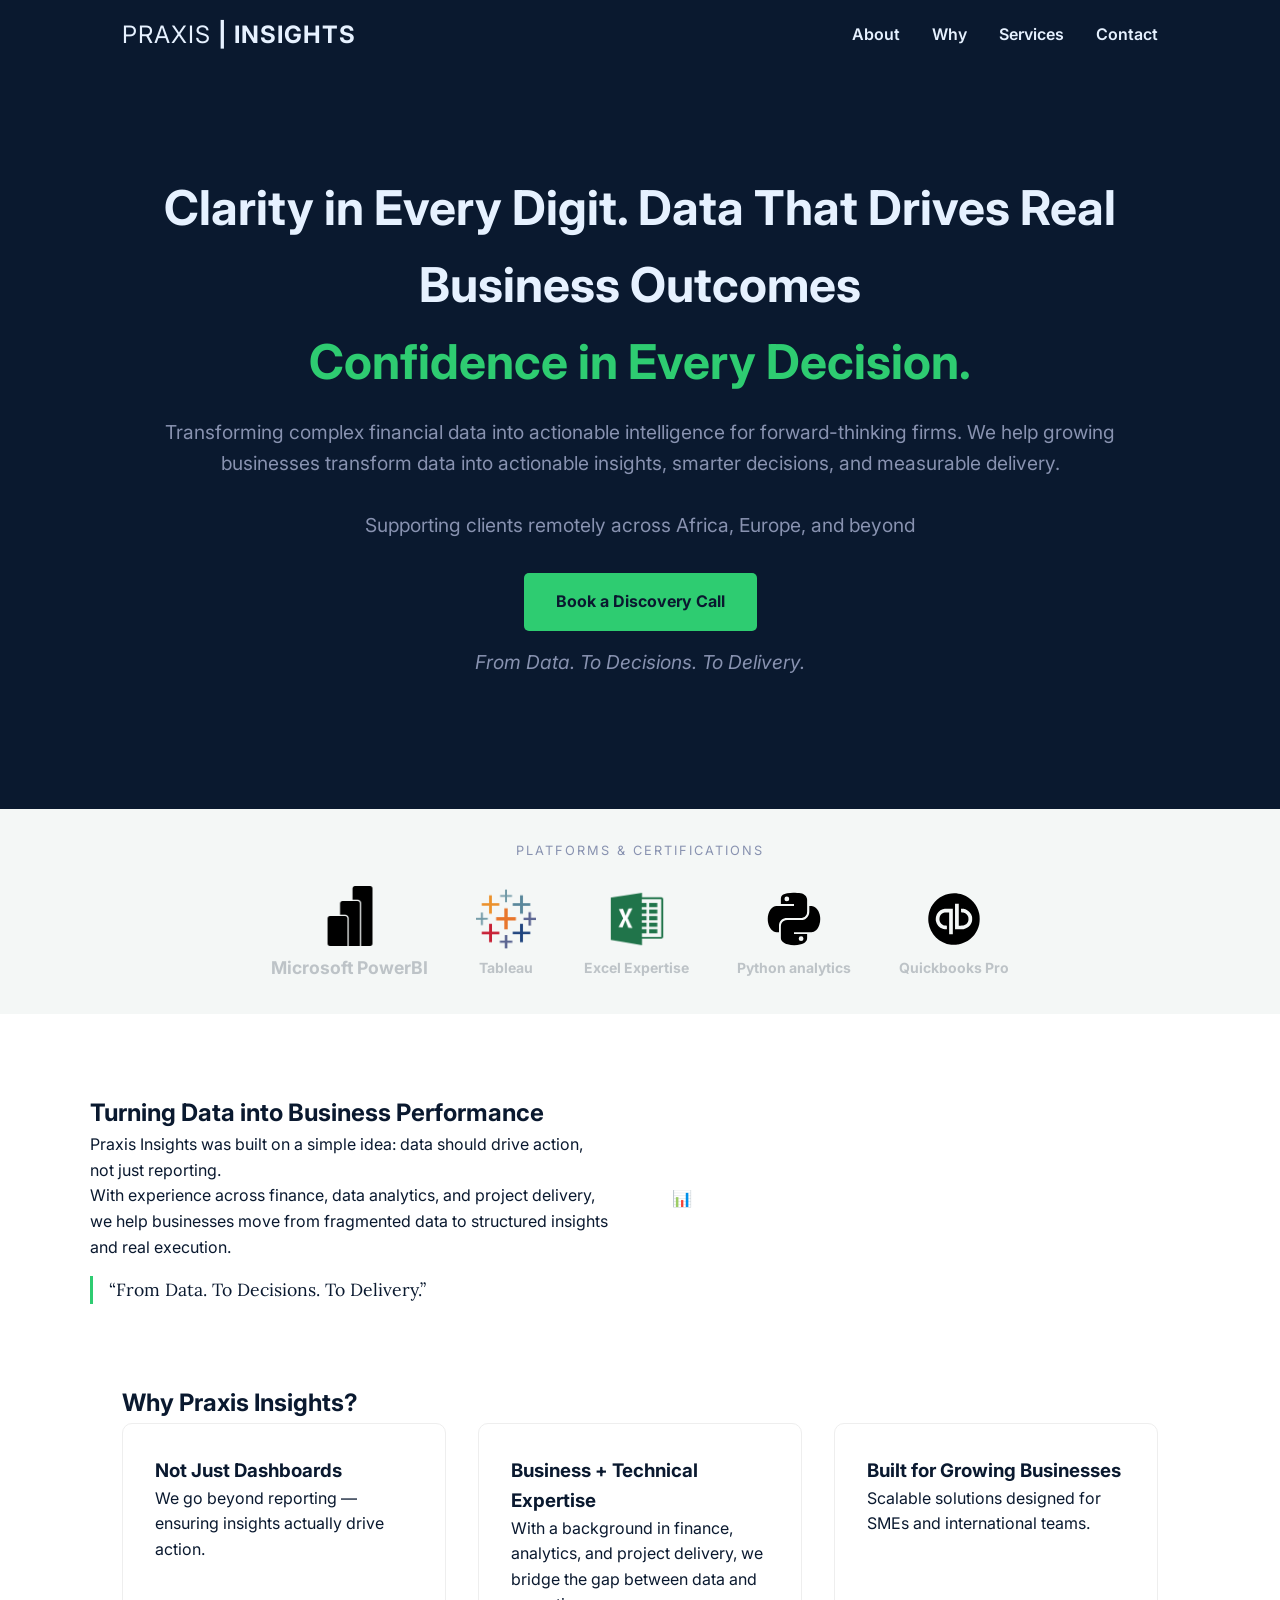
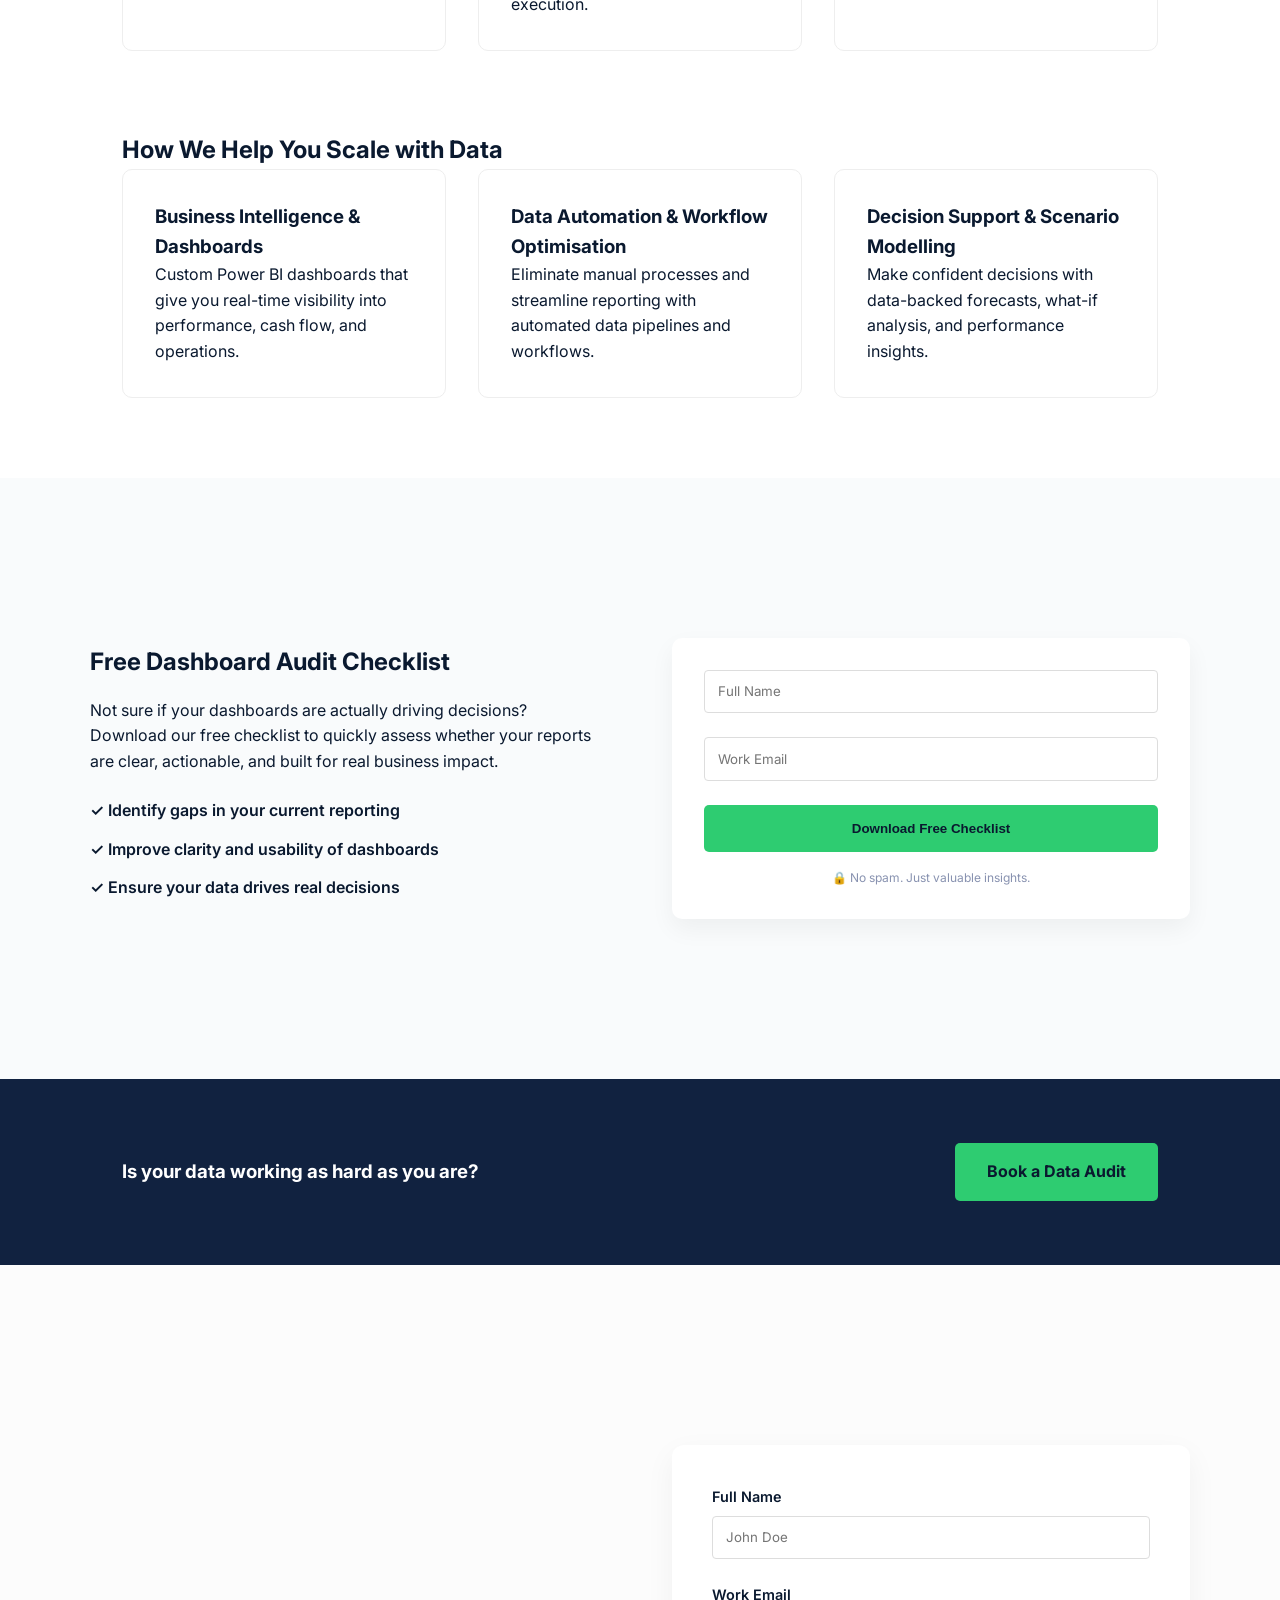
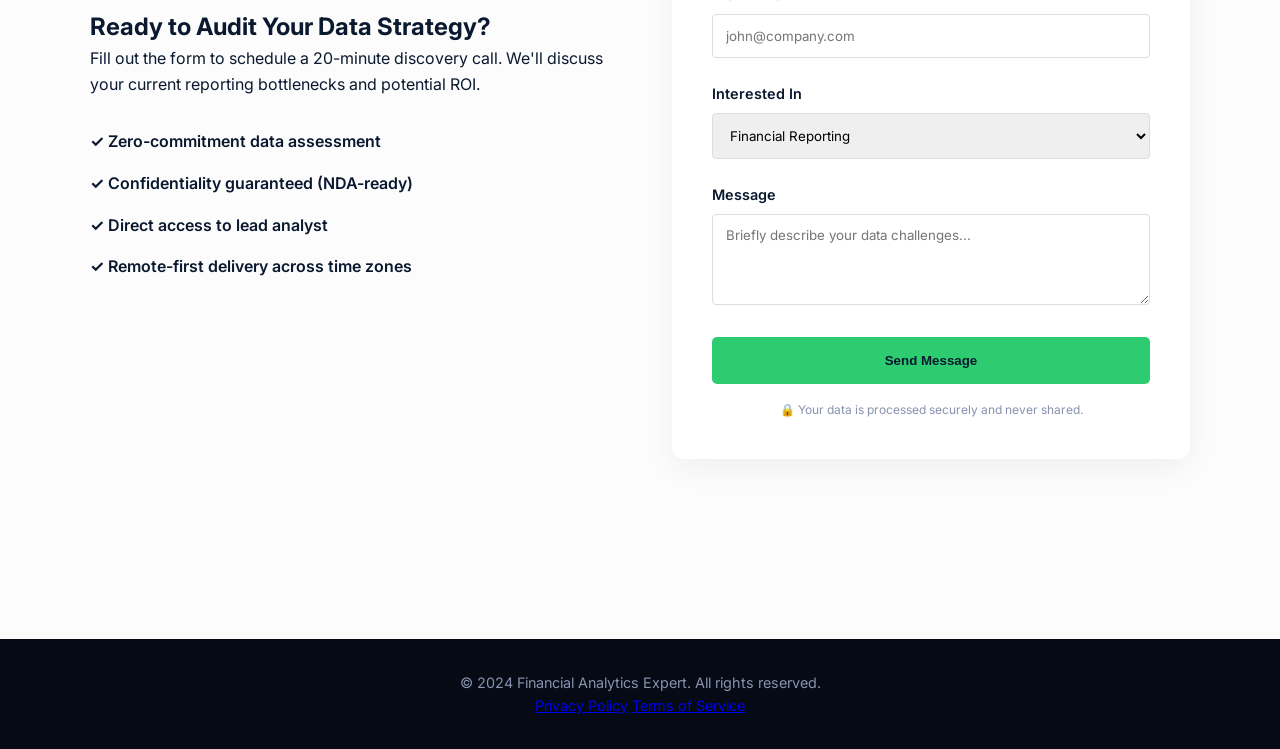
==== index.html @ a3cb21f4 "webapp update" ====
<!DOCTYPE html>
<html lang="en">
<head>
    <meta charset="UTF-8">
    <meta name="viewport" content="width=device-width, initial-scale=1.0">
    <title>Praxis Insights | Data to Decisions to Delivery</title>
    <link rel="stylesheet" href="style.css">
    <link href="https://fonts.googleapis.com/css2?family=Inter:wght@400;600;700&family=Lora:ital@1&display=swap" rel="stylesheet">
</head>
<body>

    <nav class="navbar">
        <div class="container">
            <div class="logo">PRAXIS <strong>| INSIGHTS</strong></div>
            <ul class="nav-links">
                <li><a href="#about">About</a></li>
                <li><a href="#why">Why</a></li>
                <li><a href="#services">Services</a></li>
                <li><a href="#contact" class="btn-sm">Contact</a></li>
            </ul>
        </div>
    </nav>

    <header class="hero">
        <div class="container">
            <h1>Clarity in Every Digit. Data That Drives Real Business Outcomes<br><span class="highlight">Confidence in Every Decision.</span></h1>
            <p>
                Transforming complex financial data into actionable intelligence for forward-thinking firms.
                We help growing businesses transform data into actionable insights, smarter decisions, and measurable delivery.
            </p>
            <p class="global-note">Supporting clients remotely across Africa, Europe, and beyond</p>
            <a href="#contact" class="btn-main">Book a Discovery Call</a>
            <br>
            <p class="tagline">From Data. To Decisions. To Delivery.</p>
        </div>
    </header>

    
    <section class="trust-bar">
        <div class="container">
            <p class="trust-label">PLATFORMS & CERTIFICATIONS</p>
            <div class="logo-grid">
                <div class="logo-item">
                    <img src="assets/powerbi_.png" alt="Microsoft PowerBI"
                    <span>Microsoft PowerBI</span>
                </div>
                <div class="logo-item">
                    <img src="assets/tableau-icon_.png" alt="Tableau">
                    <span>Tableau</span>
                </div>
                <div class="logo-item">
                    <img src="assets/file-type-excel2_.png" alt="Excel">
                    <span>Excel Expertise</span>
                </div>
                <div class="logo-item">
                    <img src="assets/logo-python-svgrepo-com.svg" alt="Python">
                    <span>Python analytics</span>
                </div>
                <div class="logo-item">
                    <img src="assets/brand-quickbooks-svgrepo-com.svg" alt="Quickbooks">
                    <span>Quickbooks Pro</span>
                </div>
            </div>
        </div>
    </section>

    <section id="about" class="about">
        <div class="container grid-2">
            <div class="about-text">
                <h2>Turning Data into Business Performance</h2>
                <p>
                    Praxis Insights was built on a simple idea: data should drive action, not just reporting.
                </p>
                <p>
                    With experience across finance, data analytics, and project delivery, we help businesses move from fragmented
                     data to structured insights and real execution.
                </p>
                <p class="italics">“From Data. To Decisions. To Delivery.”</p>
            </div>
            <div class="about-visual">
                <div class="icon-box">📊</div>
            </div>
        </div>
    </section>

    <section id="why" class="why">
        <div class="container">
            <h2>Why Praxis Insights?</h2>
            <div class="grid-3">
                <div class="card">
                    <h3>Not Just Dashboards</h3>
                    <p>We go beyond reporting — ensuring insights actually drive action.</p>
                </div>
                <div class="card">
                    <h3>Business + Technical Expertise</h3>
                    <p>With a background in finance, analytics, and project delivery, we bridge the gap between data and execution.</p>
                </div>
                <div class="card">
                    <h3>Built for Growing Businesses</h3>
                    <p>Scalable solutions designed for SMEs and international teams.</p>
                </div>
            </div>
        </div>
    </section>

    <section id="services" class="services">
        <div class="container">
            <h2 class="section-title">How We Help You Scale with Data</h2>
            <div class="grid-3">
                <div class="card">
                    <h3>Business Intelligence & Dashboards</h3>
                    <p>Custom Power BI dashboards that give you real-time visibility into performance, cash flow, and operations.</p>
                </div>
                <div class="card">
                    <h3>Data Automation & Workflow Optimisation</h3>
                    <p>Eliminate manual processes and streamline reporting with automated data pipelines and workflows.</p>
                </div>
                <div class="card">
                    <h3>Decision Support & Scenario Modelling</h3>
                    <p>Make confident decisions with data-backed forecasts, what-if analysis, and performance insights.</p>
                </div>
            </div>
        </div>
    </section>

    <section class="lead-magnet">
        <div class="container grid-2">
            
            <div class="lead-text">
                <h2>Free Dashboard Audit Checklist</h2>
                <p>Not sure if your dashboards are actually driving decisions?</p>
                <p>Download our free checklist to quickly assess whether your reports are clear, actionable, and built for real business impact.</p>
                
                <ul class="lead-benefits">
                    <li>✓ Identify gaps in your current reporting</li>
                    <li>✓ Improve clarity and usability of dashboards</li>
                    <li>✓ Ensure your data drives real decisions</li>
                </ul>
            </div>

            <div class="lead-form">
                <form id="leadMagnetForm">
                    <div class="form-group">
                        <input type="text" placeholder="Full Name" required>
                    </div>
                    <div class="form-group">
                        <input type="email" placeholder="Work Email" required>
                    </div>
                    <button type="submit" class="btn-main full-width">
                        Download Free Checklist
                    </button>
                    <p class="privacy-note">🔒 No spam. Just valuable insights.</p>
                </form>
                <div id="leadSuccess" class="hidden">
                    <div class="success-content">
                        <h3>Your Download is Ready</h3>
                        <p>If it didn’t open automatically, <a href="assets/dashboard-audit-checklist.pdf" target="_blank">click here</a>.</p>
                    </div>
                </div>
                <!-- <div id="leadSuccess" class="hidden">
                    <p><strong>Check your inbox!</strong> Your checklist is on its way.</p>
                </div> -->
            </div>

        </div>
    </section>
        
    <section class="cta-bar">
        <div class="container flex-between">
            <h3>Is your data working as hard as you are?</h3>
            <a href="#" class="btn-main">Book a Data Audit</a>
        </div>
    </section>

    <section id="contact" class="contact-section">
    <div class="container grid-2">
        <div class="contact-info">
            <h2>Ready to Audit Your Data Strategy?</h2>
            <p>Fill out the form to schedule a 20-minute discovery call. We'll discuss your current reporting bottlenecks and potential ROI.</p>
            <ul class="contact-list">
                <li><strong>✓</strong> Zero-commitment data assessment</li>
                <li><strong>✓</strong> Confidentiality guaranteed (NDA-ready)</li>
                <li><strong>✓</strong> Direct access to lead analyst</li>
                <li><strong>✓</strong> Remote-first delivery across time zones</li>
            </ul>
        </div>
        
        <div class="form-container">
            <form id="analyticsContactForm">
                <div class="form-group">
                    <label for="name">Full Name</label>
                    <input type="text" id="name" name="name" placeholder="John Doe" required>
                </div>
                <div class="form-group">
                    <label for="email">Work Email</label>
                    <input type="email" id="email" name="email" placeholder="john@company.com" required>
                </div>
                <div class="form-group">
                    <label for="service">Interested In</label>
                    <select id="service" name="service">
                        <option value="reporting">Financial Reporting</option>
                        <option value="dashboards">Custom Dashboards</option>
                        <option value="automation">Data Automation</option>
                        <option value="automation">Project Management</option>
                        <option value="automation">Workflow optmization</option>
                    </select>
                </div>
                <div class="form-group">
                    <label for="message">Message</label>
                    <textarea id="message" name="message" rows="4" placeholder="Briefly describe your data challenges..."></textarea>
                </div>
                <button type="submit" class="btn-main full-width">Send Message</button>
                <p class="privacy-note">🔒 Your data is processed securely and never shared.</p>
            </form>
            <div id="formSuccess" class="hidden">
                <div class="success-content">
                    <h3>Message Received!</h3>
                    <p>I'll review your details and get back to you within 24 hours.</p>
                </div>
            </div>
        </div>
    </div>
    </section>

    <footer>
        <div class="container">
            <p>&copy; 2024 Financial Analytics Expert. All rights reserved.</p>
            <div class="footer-links">
                <a href="#">Privacy Policy</a>
                <a href="#">Terms of Service</a>
            </div>
        </div>
    </footer>

    <script src="script.js"></script>
</body>
</html>
---- style.css ----
/* Variables for consistency */
:root {
    --navy: #0a192f;
    --light-navy: #112240;
    --action-green: #2ecc71;
    --white: #e6f1ff;
    --slate: #8892b0;
    --pure-white: #ffffff;
}

* {
    margin: 0;
    padding: 0;
    box-sizing: border-box;
}

body {
    font-family: 'Inter', sans-serif;
    line-height: 1.6;
    color: var(--navy);
    background-color: var(--pure-white);
}

.container {
    max-width: 1100px;
    margin: auto;
    padding: 0 2rem;
}

/* Navbar */
.navbar {
    background: var(--navy);
    padding: 1rem 0;
    position: sticky;
    top: 0;
    z-index: 1000;
}

.navbar .container {
    display: flex;
    justify-content: space-between;
    align-items: center;
}

.logo {
    color: var(--white);
    font-size: 1.5rem;
    letter-spacing: 1px;
}

.nav-links {
    list-style: none;
    display: flex;
    align-items: center;
}

.nav-links li a {
    color: var(--white);
    text-decoration: none;
    margin-left: 2rem;
    font-weight: 600;
}

/* Hero Section */
.hero {
    background: var(--navy);
    color: var(--white);
    padding: 100px 0;
    text-align: center;
}

.hero h1 {
    font-size: 3rem;
    margin-bottom: 1rem;
}

.highlight {
    color: var(--action-green);
}

.hero p {
    font-size: 1.2rem;
    color: var(--slate);
    margin-bottom: 2rem;
}

/* Buttons */
.btn-main {
    background: var(--action-green);
    color: var(--navy);
    padding: 1rem 2rem;
    text-decoration: none;
    font-weight: bold;
    border-radius: 5px;
    display: inline-block;
    transition: 0.3s;
}

.btn-main:hover {
    transform: translateY(-3px);
    box-shadow: 0 5px 15px rgba(46, 204, 113, 0.4);
}

/* Trust Bar */
.trust-bar {
    background: #f4f7f6;
    padding: 2rem 0;
    text-align: center;
}

.logos {
    display: flex;
    justify-content: space-around;
    opacity: 0.6;
    font-weight: bold;
    margin-top: 1rem;
    flex-wrap: wrap;
}

/* Grids */
.grid-2 {
    display: grid;
    grid-template-columns: 1fr 1fr;
    gap: 4rem;
    align-items: center;
    padding: 80px 0;
}

.grid-3 {
    display: grid;
    grid-template-columns: repeat(3, 1fr);
    gap: 2rem;
    padding-bottom: 80px;
}

/* Cards */
.card {
    background: #fff;
    padding: 2rem;
    border-radius: 10px;
    border: 1px solid #eee;
    transition: 0.3s;
}

.card:hover {
    border-color: var(--action-green);
}

.italics {
    font-family: 'Lora', serif;
    font-size: 1.1rem;
    border-left: 3px solid var(--action-green);
    padding-left: 1rem;
    margin-top: 1rem;
}

/* CTA Bar */
.cta-bar {
    background: var(--light-navy);
    color: #fff;
    padding: 4rem 0;
}

.flex-between {
    display: flex;
    justify-content: space-between;
    align-items: center;
}

footer {
    padding: 2rem 0;
    text-align: center;
    font-size: 0.9rem;
    background: #050a14;
    color: var(--slate);
}

@media (max-width: 768px) {
    .grid-2, .grid-3, .flex-between {
        grid-template-columns: 1fr;
        flex-direction: column;
        text-align: center;
    }
    .flex-between a { margin-top: 2rem; }
}

/* Logo Grid Styling */
.trust-label {
    font-size: 0.8rem;
    letter-spacing: 2px;
    color: var(--slate);
    margin-bottom: 1.5rem;
}

.logo-grid {
    display: flex;
    justify-content: center;
    gap: 3rem;
    flex-wrap: wrap;
    align-items: center;
}

.logo-item {
    text-align: center;
    font-weight: 700;
    color: #bdc3c7;
    font-size: 1.1rem;
    transition: 0.3s;
    cursor: default;
}

.logo-item img {
    max-width: 60px;
    height: auto;
    display: block;
    margin: 0 auto 8px; /* space between image and text */
}

.logo-item span {
    display: block;
    font-size: 14px;
}

.logo-item:hover {
    color: var(--navy);
}

/* Contact Form Styling */
.contact-section {
    padding: 100px 0;
    background-color: #fcfcfc;
}

.contact-list {
    list-style: none;
    margin-top: 2rem;
}

.contact-list li {
    margin-bottom: 1rem;
    color: var(--navy);
    font-weight: 600;
}

.form-container {
    background: white;
    padding: 2.5rem;
    border-radius: 12px;
    box-shadow: 0 10px 30px rgba(0,0,0,0.05);
}

.form-group {
    margin-bottom: 1.5rem;
}

.form-group label {
    display: block;
    font-size: 0.9rem;
    font-weight: 600;
    margin-bottom: 0.5rem;
}

.form-group input, 
.form-group select, 
.form-group textarea {
    width: 100%;
    padding: 0.8rem;
    border: 1px solid #ddd;
    border-radius: 4px;
    font-family: inherit;
}

.full-width {
    width: 100%;
    border: none;
    cursor: pointer;
}

.privacy-note {
    font-size: 0.75rem;
    color: var(--slate);
    margin-top: 1rem;
    text-align: center;
}

.hidden {
    display: none;
}

.success-content {
    text-align: center;
    padding: 2rem;
    color: var(--action-green);
}

.tagline {
    margin-top: 1rem;
    font-style: italic;
    color: var(--slate);
}

.global-note {
    margin-top: 1rem;
    font-size: 0.9rem;
    color: var(--slate);
}

.lead-magnet {
    padding: 80px 0;
    background: #f9fbfc;
}

.lead-text h2 {
    margin-bottom: 1rem;
}

.lead-benefits {
    list-style: none;
    margin-top: 1.5rem;
}

.lead-benefits li {
    margin-bottom: 0.8rem;
    font-weight: 600;
}

.lead-form {
    background: white;
    padding: 2rem;
    border-radius: 10px;
    box-shadow: 0 10px 25px rgba(0,0,0,0.05);
}
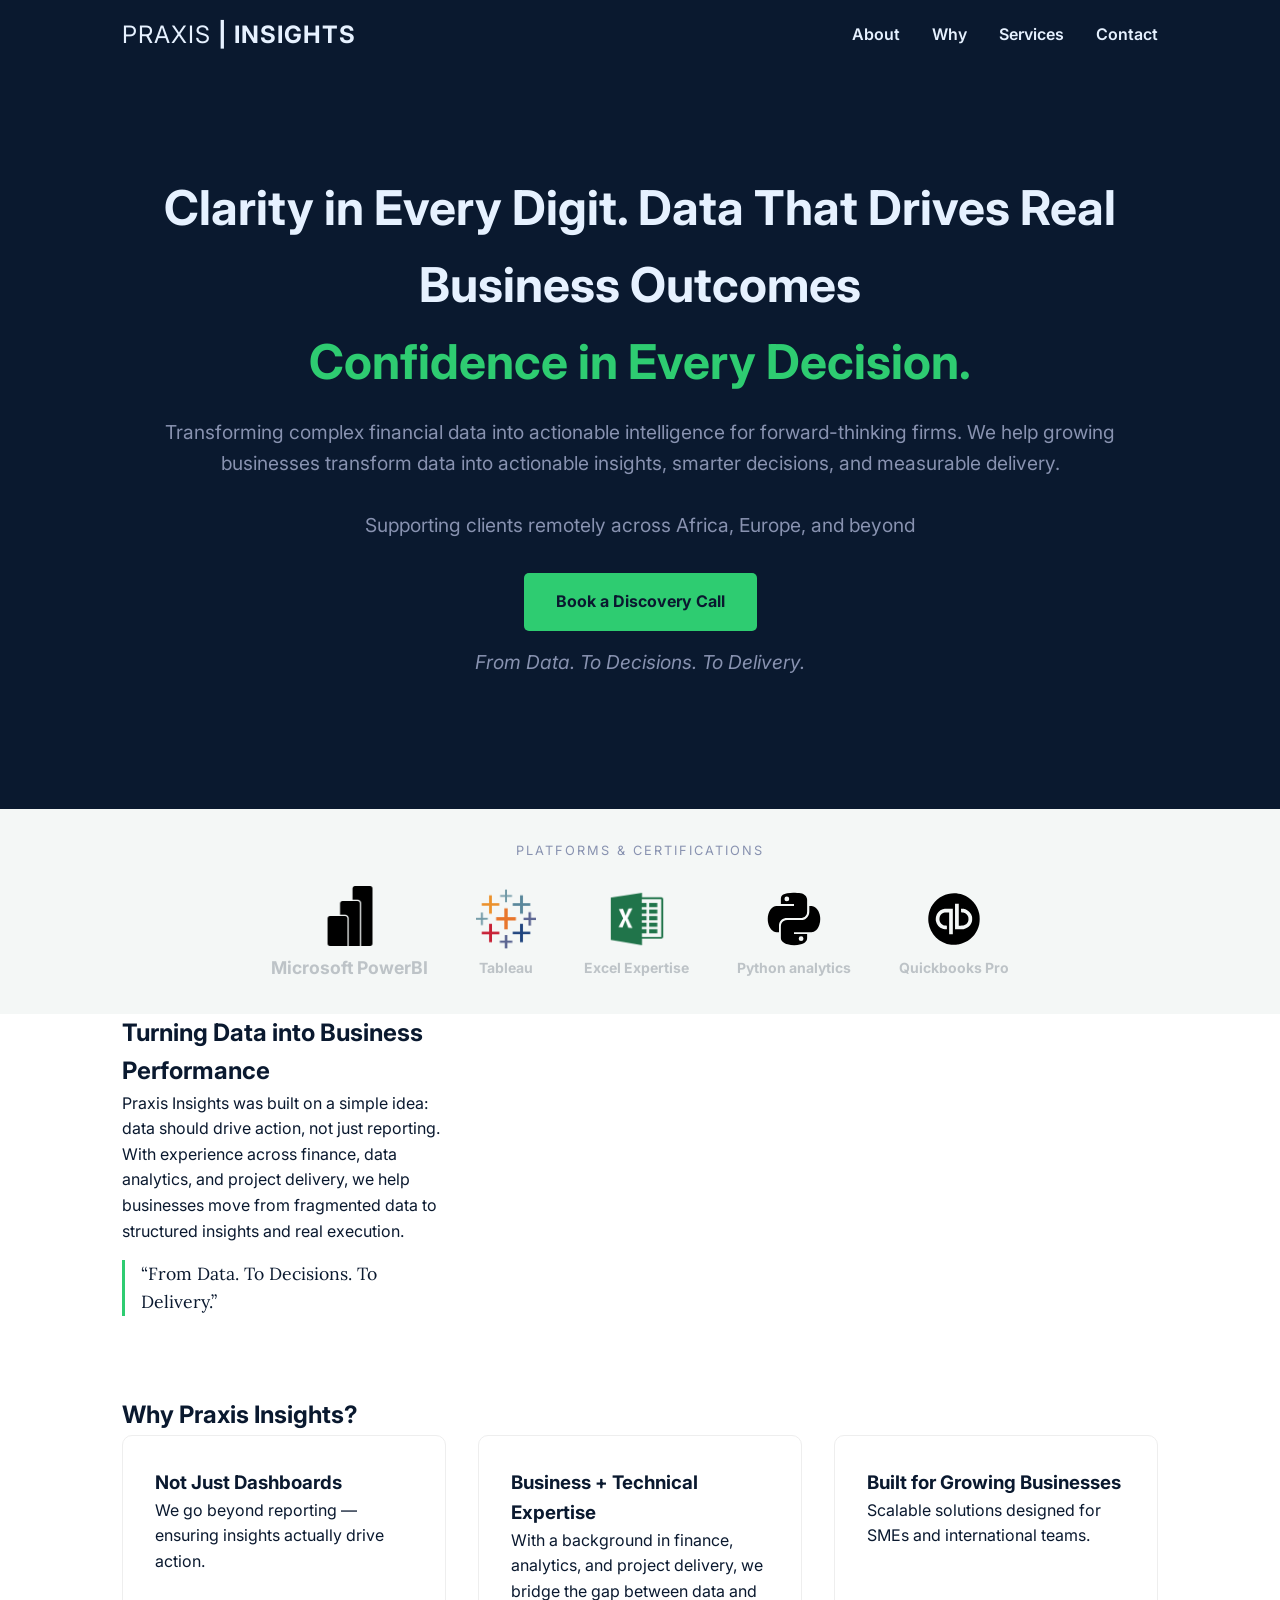
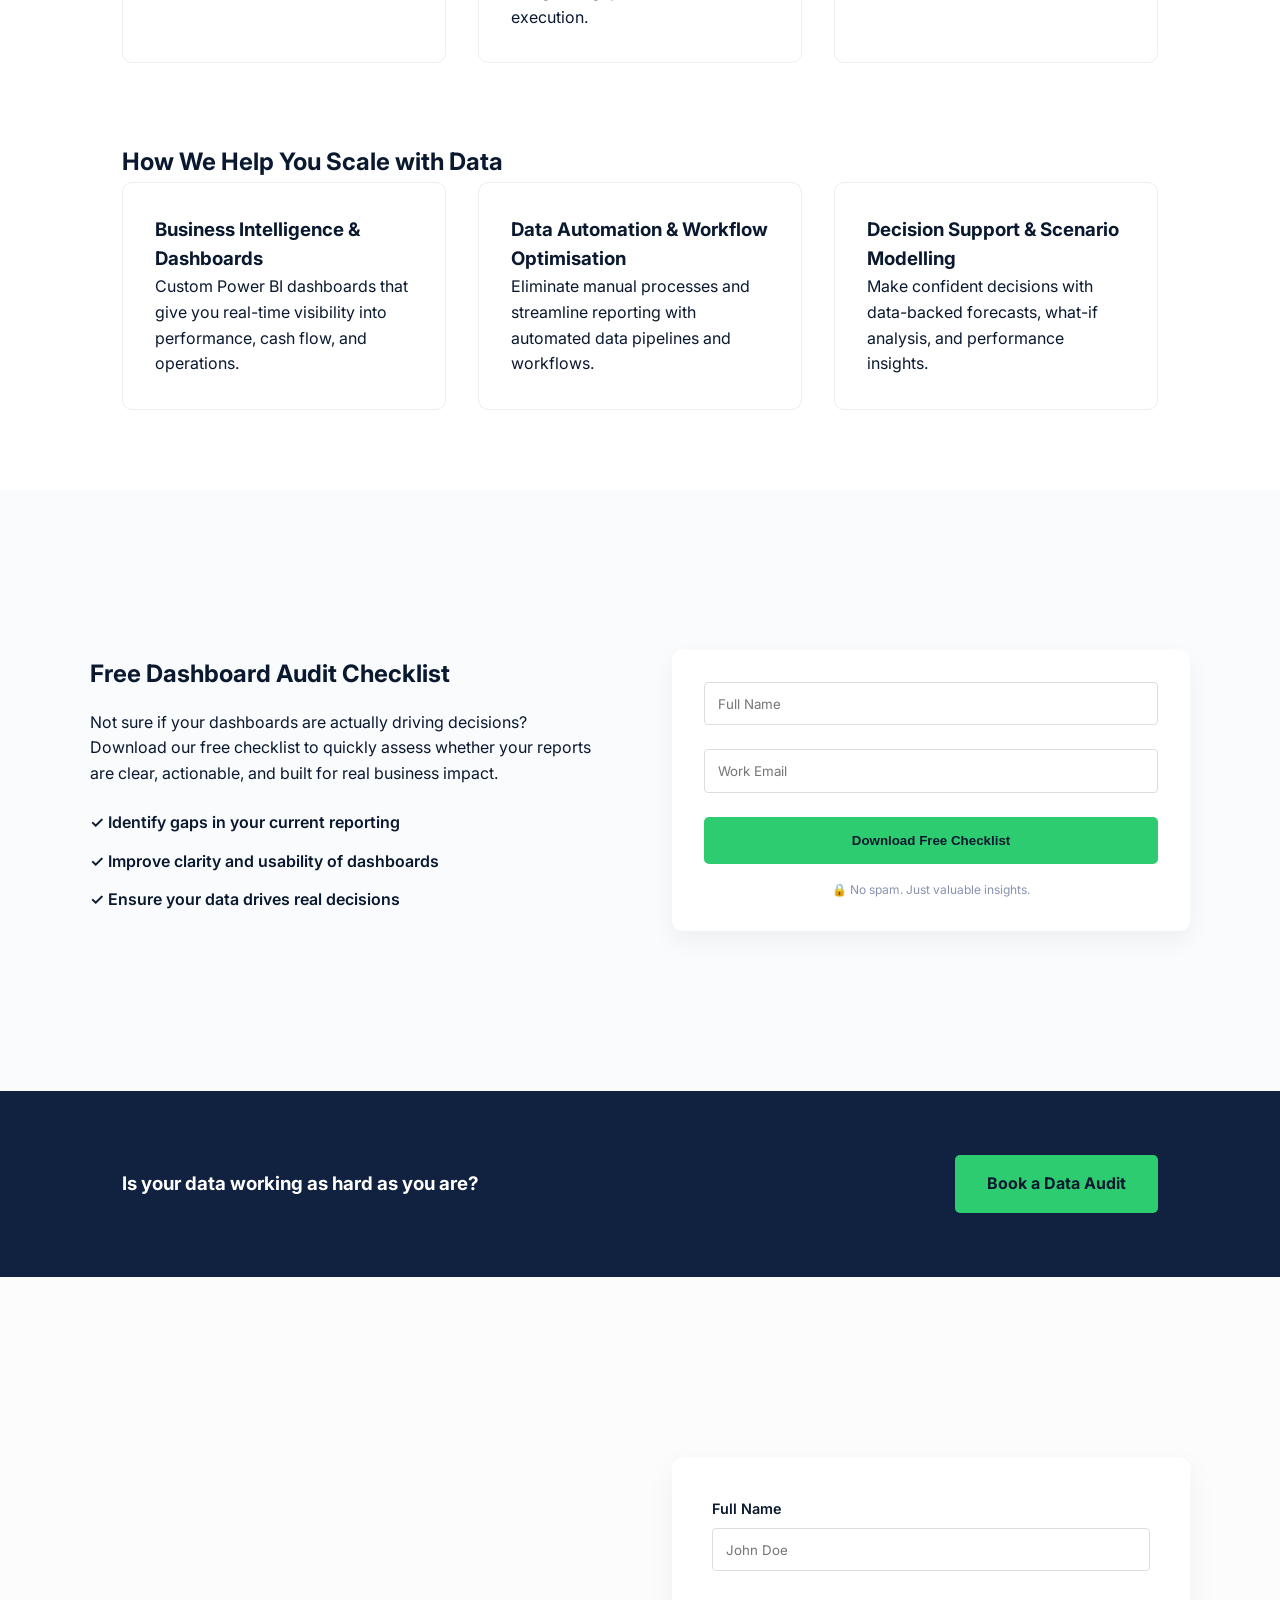
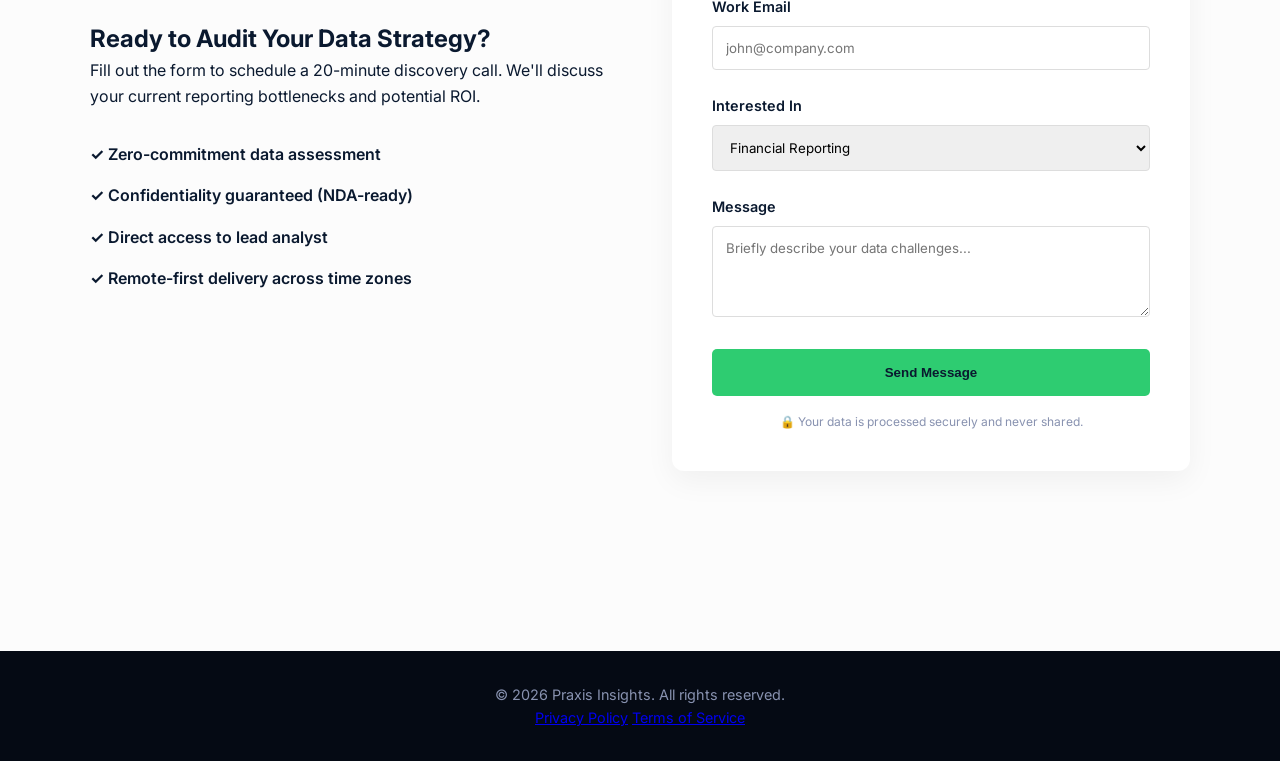
==== commit 4a46ba26: "tweaks to site" ====
--- a/index.html
+++ b/index.html
@@ -65,7 +65,7 @@
     </section>
 
     <section id="about" class="about">
-        <div class="container grid-2">
+        <div class="container grid-3">
             <div class="about-text">
                 <h2>Turning Data into Business Performance</h2>
                 <p>
@@ -78,7 +78,9 @@
                 <p class="italics">“From Data. To Decisions. To Delivery.”</p>
             </div>
             <div class="about-visual">
-                <div class="icon-box">📊</div>
+                <div class="icon-box">
+                    <!-- <img src="assets/geralt-blockchain-3145392_1920.jpg" alt="Data Blocks"> -->
+                </div>
             </div>
         </div>
     </section>
@@ -139,27 +141,35 @@
             </div>
 
             <div class="lead-form">
-                <form id="leadMagnetForm">
+                <form id="leadMagnetForm" action="https://formspree.io/f/meevdgpv" method="POST">
                     <div class="form-group">
-                        <input type="text" placeholder="Full Name" required>
+                        <input type="text" name="name" placeholder="Full Name" required>
                     </div>
                     <div class="form-group">
-                        <input type="email" placeholder="Work Email" required>
+                        <input type="email" name="email" placeholder="Work Email" required>
                     </div>
+
+                    <!-- Optional: tag the lead -->
+                    <input type="hidden" name="source" value="Dashboard Checklist">
+
                     <button type="submit" class="btn-main full-width">
                         Download Free Checklist
                     </button>
                     <p class="privacy-note">🔒 No spam. Just valuable insights.</p>
+                    <input type="hidden" name="source" value="Dashboard Checklist">
                 </form>
                 <div id="leadSuccess" class="hidden">
                     <div class="success-content">
-                        <h3>Your Download is Ready</h3>
-                        <p>If it didn’t open automatically, <a href="assets/dashboard-audit-checklist.pdf" target="_blank">click here</a>.</p>
+                        <h3>Your Checklist is Ready</h3>
+                        <p>Your download should open automatically.</p>
+                        <p>If not, <a href="assets/dashboard-audit-checklist.pdf" target="_blank">click here</a>.</p>
+
+                        <br>
+
+                        <p><strong>Want a personalised dashboard audit?</strong></p>
+                        <a href="#contact" class="btn-main">Book a Free Call</a>
                     </div>
                 </div>
-                <!-- <div id="leadSuccess" class="hidden">
-                    <p><strong>Check your inbox!</strong> Your checklist is on its way.</p>
-                </div> -->
             </div>
 
         </div>
@@ -168,7 +178,7 @@
     <section class="cta-bar">
         <div class="container flex-between">
             <h3>Is your data working as hard as you are?</h3>
-            <a href="#" class="btn-main">Book a Data Audit</a>
+            <a href="#contact" class="btn-main">Book a Data Audit</a>
         </div>
     </section>
 
@@ -186,7 +196,7 @@
         </div>
         
         <div class="form-container">
-            <form id="analyticsContactForm">
+            <form id="analyticsContactForm" action="https://formspree.io/f/meevdgpv" method="POST">
                 <div class="form-group">
                     <label for="name">Full Name</label>
                     <input type="text" id="name" name="name" placeholder="John Doe" required>
@@ -201,8 +211,8 @@
                         <option value="reporting">Financial Reporting</option>
                         <option value="dashboards">Custom Dashboards</option>
                         <option value="automation">Data Automation</option>
-                        <option value="automation">Project Management</option>
-                        <option value="automation">Workflow optmization</option>
+                        <option value="project-management">Project Management</option>
+                        <option value="workflow-optimization">Workflow Optimization</option>
                     </select>
                 </div>
                 <div class="form-group">
@@ -211,6 +221,8 @@
                 </div>
                 <button type="submit" class="btn-main full-width">Send Message</button>
                 <p class="privacy-note">🔒 Your data is processed securely and never shared.</p>
+                <input type="hidden" name="source" value="Contact Form - Praxis Insights">
+                
             </form>
             <div id="formSuccess" class="hidden">
                 <div class="success-content">
@@ -224,7 +236,7 @@
 
     <footer>
         <div class="container">
-            <p>&copy; 2024 Financial Analytics Expert. All rights reserved.</p>
+            <p>&copy; 2026 Praxis Insights. All rights reserved.</p>
             <div class="footer-links">
                 <a href="#">Privacy Policy</a>
                 <a href="#">Terms of Service</a>
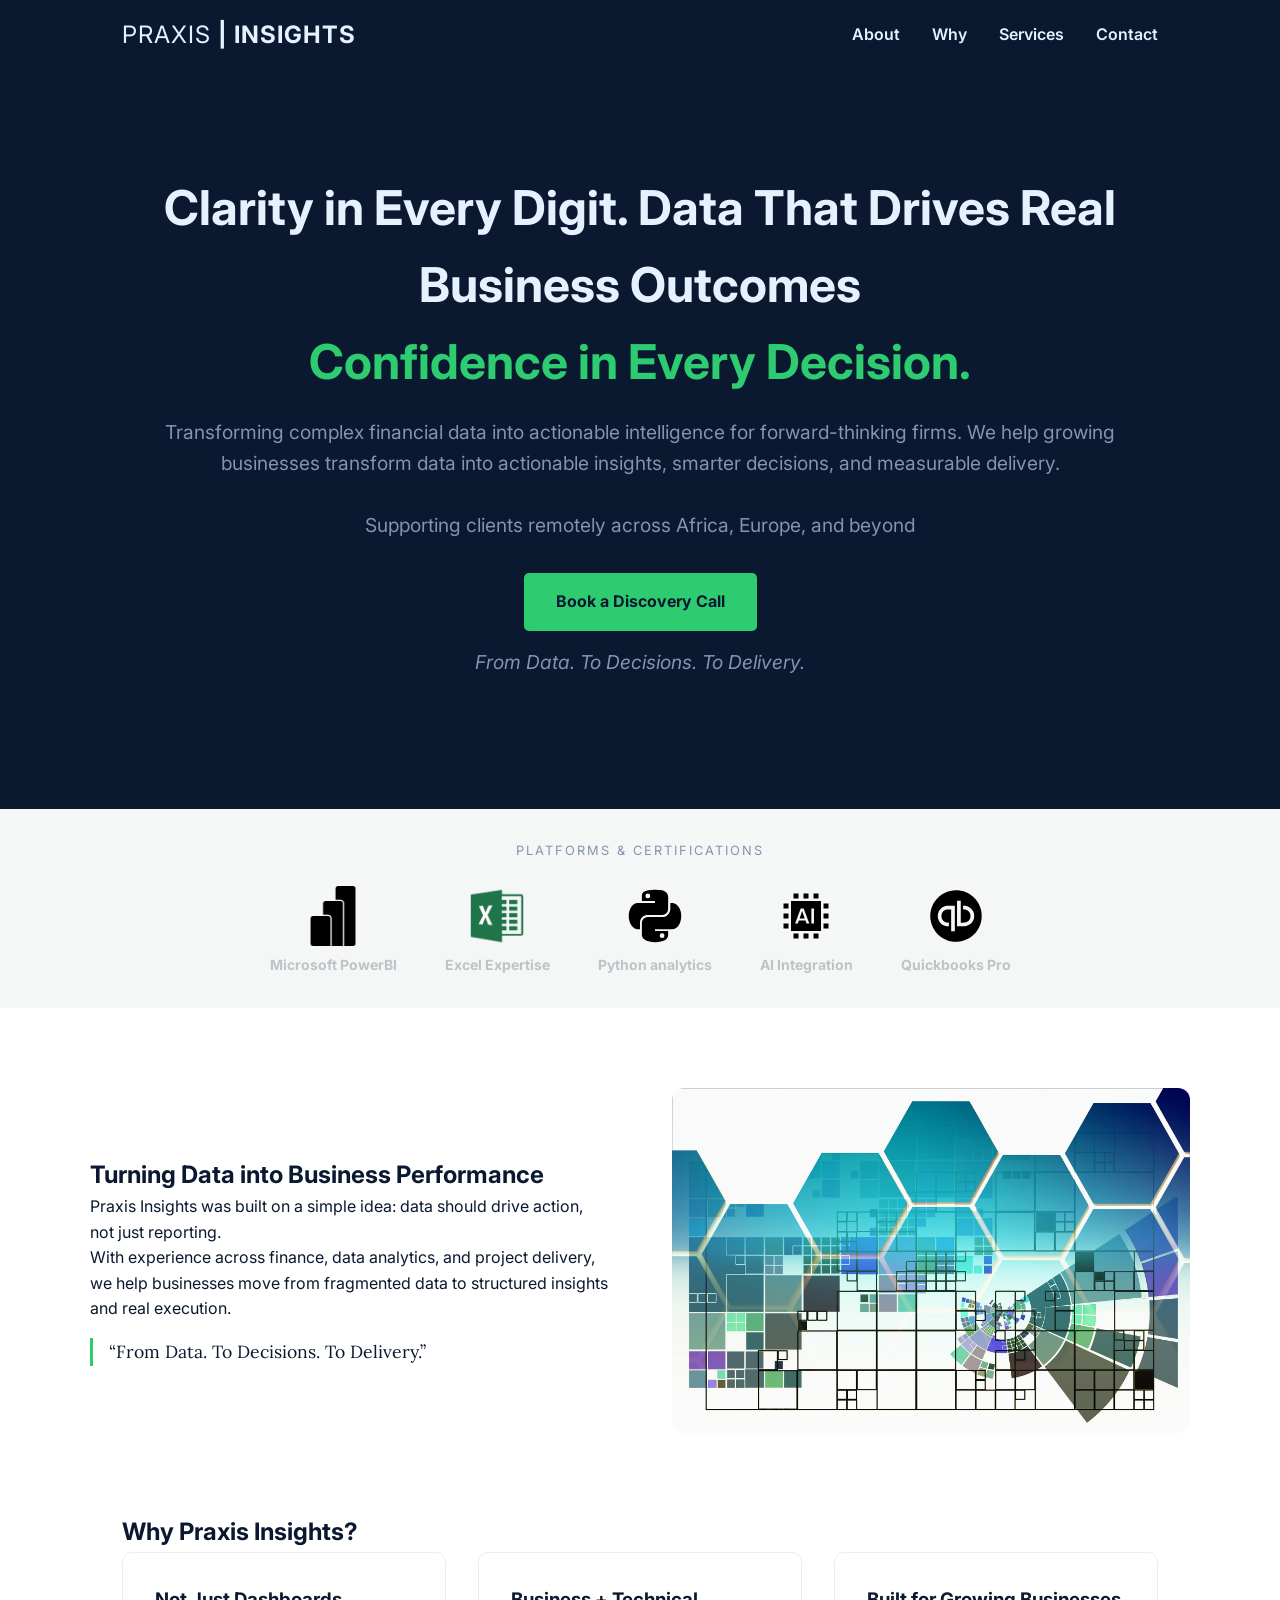
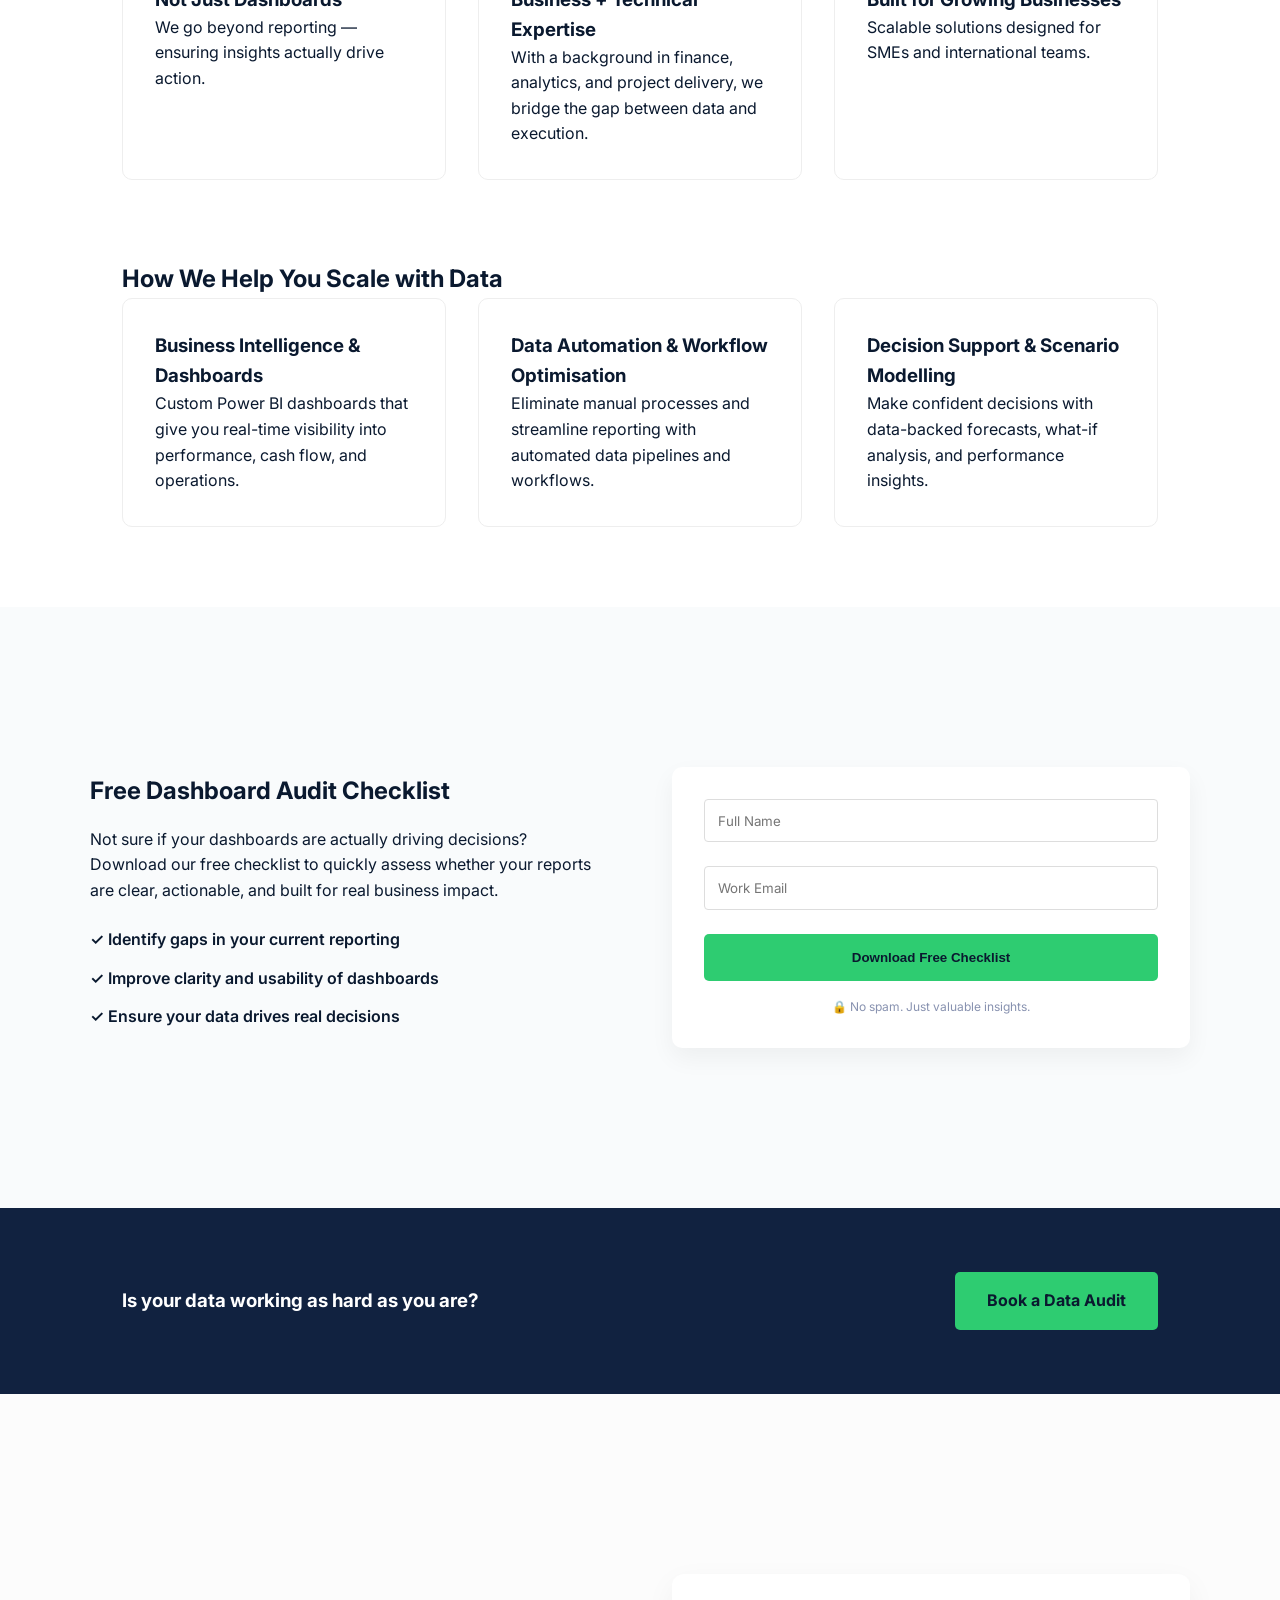
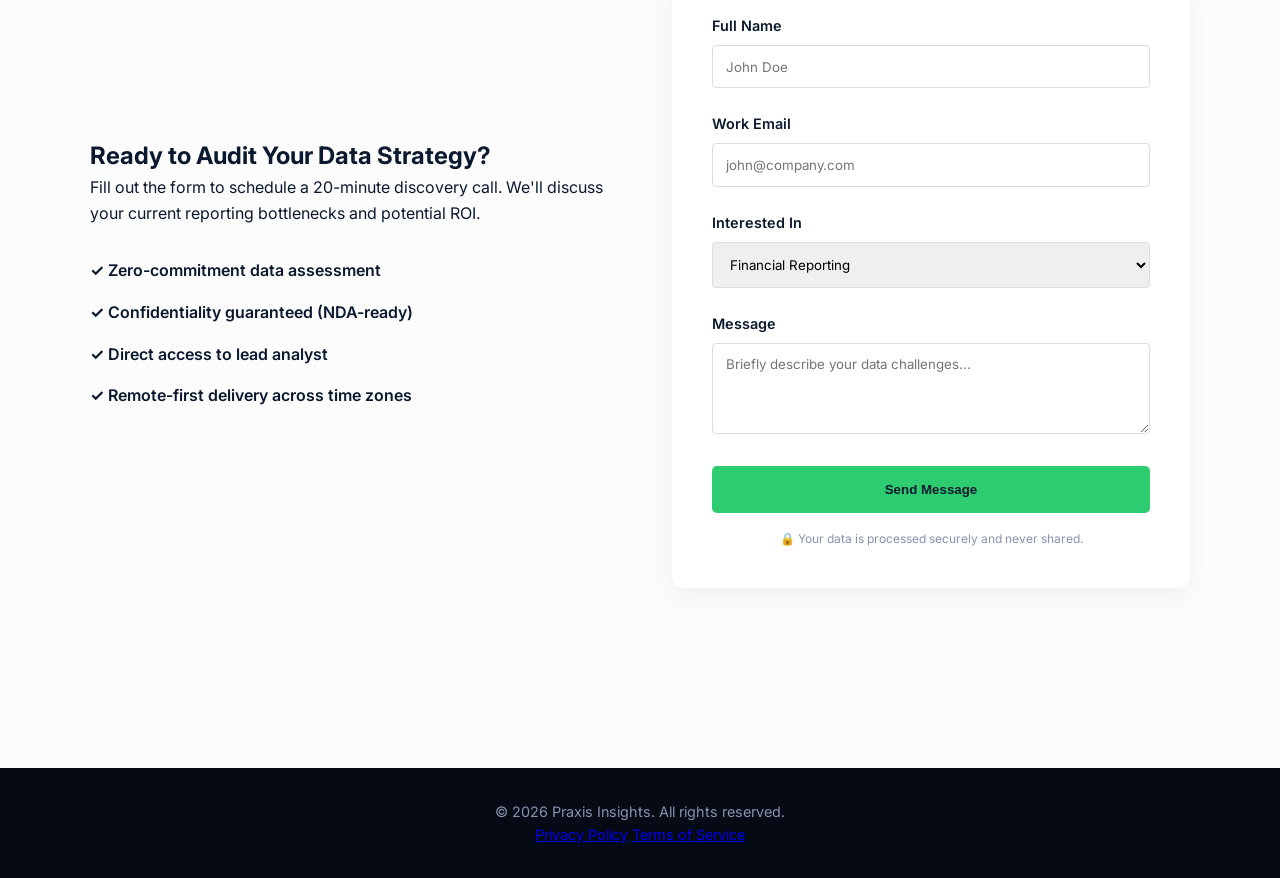
==== commit 0c23df58: "added mobile friendly css" ====
--- a/index.html
+++ b/index.html
@@ -41,13 +41,13 @@
             <p class="trust-label">PLATFORMS & CERTIFICATIONS</p>
             <div class="logo-grid">
                 <div class="logo-item">
-                    <img src="assets/powerbi_.png" alt="Microsoft PowerBI"
+                    <img src="assets/powerbi_.png" alt="Microsoft PowerBI">
                     <span>Microsoft PowerBI</span>
                 </div>
-                <div class="logo-item">
+                <!-- <div class="logo-item">
                     <img src="assets/tableau-icon_.png" alt="Tableau">
                     <span>Tableau</span>
-                </div>
+                </div> -->
                 <div class="logo-item">
                     <img src="assets/file-type-excel2_.png" alt="Excel">
                     <span>Excel Expertise</span>
@@ -57,6 +57,10 @@
                     <span>Python analytics</span>
                 </div>
                 <div class="logo-item">
+                    <img src="assets/ai-svgrepo-com.svg" alt="AI Integration">
+                    <span>AI Integration</span>
+                </div>
+                <div class="logo-item">
                     <img src="assets/brand-quickbooks-svgrepo-com.svg" alt="Quickbooks">
                     <span>Quickbooks Pro</span>
                 </div>
@@ -65,7 +69,7 @@
     </section>
 
     <section id="about" class="about">
-        <div class="container grid-3">
+        <div class="container grid-2">
             <div class="about-text">
                 <h2>Turning Data into Business Performance</h2>
                 <p>
@@ -78,9 +82,7 @@
                 <p class="italics">“From Data. To Decisions. To Delivery.”</p>
             </div>
             <div class="about-visual">
-                <div class="icon-box">
-                    <!-- <img src="assets/geralt-blockchain-3145392_1920.jpg" alt="Data Blocks"> -->
-                </div>
+                    <img src="assets/geralt-blockchain-3145392_1920.jpg" alt="Data Blocks">
             </div>
         </div>
     </section>
@@ -222,7 +224,6 @@
                 <button type="submit" class="btn-main full-width">Send Message</button>
                 <p class="privacy-note">🔒 Your data is processed securely and never shared.</p>
                 <input type="hidden" name="source" value="Contact Form - Praxis Insights">
-                
             </form>
             <div id="formSuccess" class="hidden">
                 <div class="success-content">
--- a/style.css
+++ b/style.css
@@ -184,6 +184,96 @@
     .flex-between a { margin-top: 2rem; }
 }
 
+@media (max-width: 768px) {
+
+    /* Container spacing */
+    .container {
+        padding: 0 1.2rem;
+    }
+
+    /* Navbar */
+    .nav-links {
+        display: none; /* simple approach (or replace with hamburger later) */
+    }
+
+    /* Hero */
+    .hero {
+        padding: 60px 0;
+    }
+
+    .hero h1 {
+        font-size: 2rem;
+        line-height: 1.3;
+    }
+
+    .hero p {
+        font-size: 1rem;
+    }
+
+    /* Grids */
+    .grid-2 {
+        grid-template-columns: 1fr;
+        gap: 2rem;
+        padding: 60px 0;
+    }
+
+    .grid-3 {
+        grid-template-columns: 1fr;
+        gap: 1.5rem;
+    }
+
+    /* Buttons */
+    .btn-main {
+        width: 100%;
+        text-align: center;
+        padding: 0.9rem;
+    }
+
+    /* About image */
+    .about-visual img {
+        height: auto;
+        max-height: 300px;
+    }
+
+    /* CTA section */
+    .flex-between {
+        flex-direction: column;
+        text-align: center;
+    }
+
+    .flex-between a {
+        margin-top: 1.5rem;
+        width: 100%;
+    }
+
+    /* Form */
+    .form-container {
+        padding: 1.5rem;
+    }
+
+    /* Lead magnet */
+    .lead-magnet {
+        padding: 60px 0;
+    }
+
+}
+
+@media (max-width: 480px) {
+
+    .hero h1 {
+        font-size: 1.7rem;
+    }
+
+    .logo {
+        font-size: 1.2rem;
+    }
+
+    .btn-main {
+        font-size: 0.9rem;
+    }
+
+}
+
 /* Logo Grid Styling */
 .trust-label {
     font-size: 0.8rem;
@@ -329,4 +419,18 @@
     padding: 2rem;
     border-radius: 10px;
     box-shadow: 0 10px 25px rgba(0,0,0,0.05);
+}
+
+.about-visual img {
+    width: 100%;
+    height: 100%;
+    object-fit: cover;
+    border-radius: 12px;
+}
+
+.about-visual {
+    height: 100%;
+    display: flex;
+    align-items: center;   /* vertical center */
+    justify-content: center; /* horizontal center (optional) */
 }
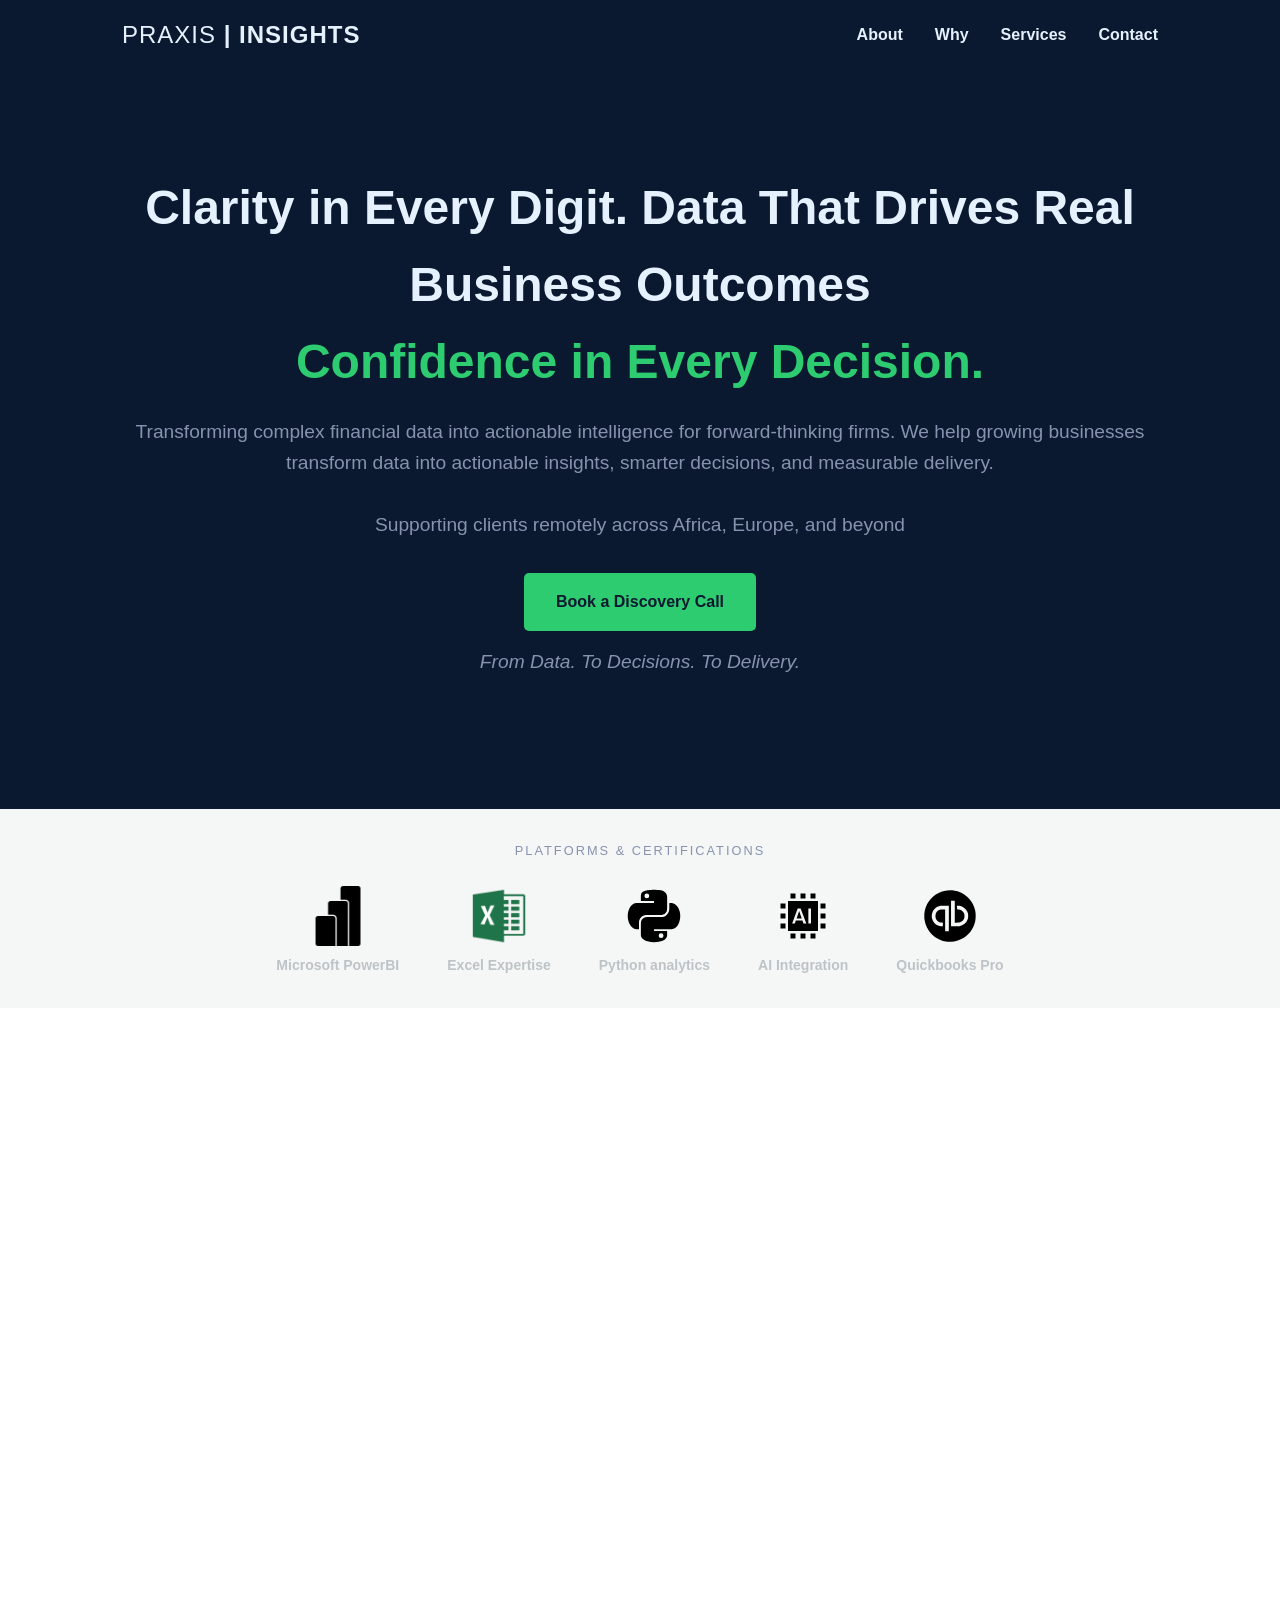
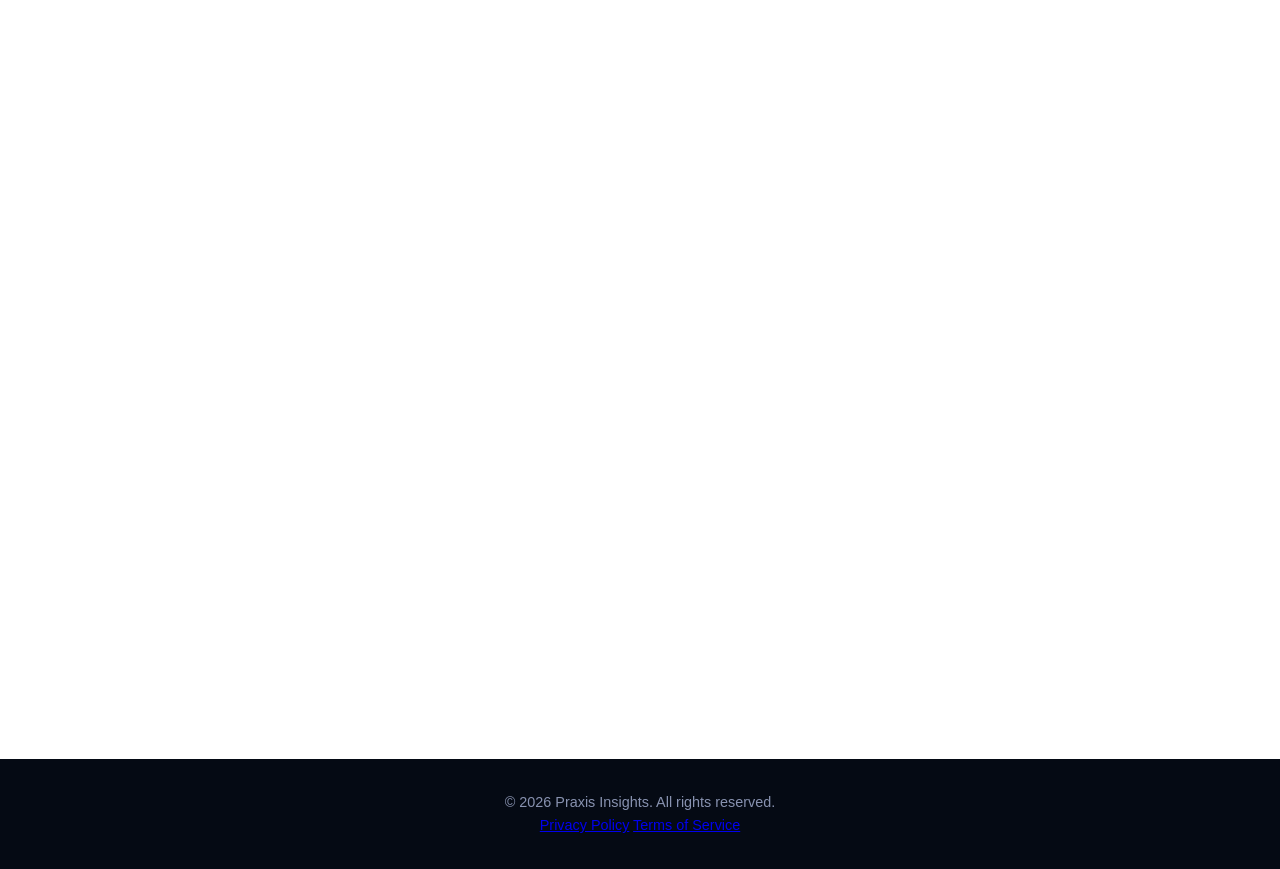
==== commit 855ac1ae: "updated security features and more streamlined for js and css" ====
--- a/index.html
+++ b/index.html
@@ -2,10 +2,23 @@
 <html lang="en">
 <head>
     <meta charset="UTF-8">
+    <meta http-equiv="Content-Security-Policy" content="
+    default-src 'self';
+    script-src 'self';
+    style-src 'self' https://fonts.googleapis.com;
+    font-src https://fonts.gstatic.com;
+    img-src 'self' data:;
+    connect-src https://formspree.io;
+    form-action https://formspree.io;
+    object-src 'none';
+    base-uri 'self';
+    upgrade-insecure-requests;
+">
     <meta name="viewport" content="width=device-width, initial-scale=1.0">
     <title>Praxis Insights | Data to Decisions to Delivery</title>
     <link rel="stylesheet" href="style.css">
     <link href="https://fonts.googleapis.com/css2?family=Inter:wght@400;600;700&family=Lora:ital@1&display=swap" rel="stylesheet">
+
 </head>
 <body>
 
@@ -144,27 +157,30 @@
 
             <div class="lead-form">
                 <form id="leadMagnetForm" action="https://formspree.io/f/meevdgpv" method="POST">
+                    <input type="text" name="_gotcha" class="honeypot" tabindex="-1" autocomplete="off">
+
                     <div class="form-group">
-                        <input type="text" name="name" placeholder="Full Name" required>
+                        <input type="text" name="name" placeholder="Full Name" maxlength="80" autocomplete="name" required>
                     </div>
+
                     <div class="form-group">
-                        <input type="email" name="email" placeholder="Work Email" required>
+                        <input type="email" name="email" placeholder="Work Email" maxlength="120" autocomplete="email" required>
                     </div>
 
-                    <!-- Optional: tag the lead -->
                     <input type="hidden" name="source" value="Dashboard Checklist">
+                    <input type="hidden" name="_subject" value="New Dashboard Checklist Lead - Praxis Insights">
 
                     <button type="submit" class="btn-main full-width">
                         Download Free Checklist
                     </button>
+
                     <p class="privacy-note">🔒 No spam. Just valuable insights.</p>
-                    <input type="hidden" name="source" value="Dashboard Checklist">
                 </form>
                 <div id="leadSuccess" class="hidden">
                     <div class="success-content">
                         <h3>Your Checklist is Ready</h3>
                         <p>Your download should open automatically.</p>
-                        <p>If not, <a href="assets/dashboard-audit-checklist.pdf" target="_blank">click here</a>.</p>
+                        <p>If not, <a href="assets/dashboard-audit-checklist.pdf" target="_blank" rel="noopener noreferrer">click here</a>.</p>
 
                         <br>
 
@@ -199,17 +215,22 @@
         
         <div class="form-container">
             <form id="analyticsContactForm" action="https://formspree.io/f/meevdgpv" method="POST">
-                <div class="form-group">
-                    <label for="name">Full Name</label>
-                    <input type="text" id="name" name="name" placeholder="John Doe" required>
-                </div>
-                <div class="form-group">
-                    <label for="email">Work Email</label>
-                    <input type="email" id="email" name="email" placeholder="john@company.com" required>
-                </div>
+                <input type="text" name="_gotcha" class="honeypot" tabindex="-1" autocomplete="off">
+
+                <div class="form-group">
+                    <label for="contact-name">Full Name</label>
+                    <input type="text" id="contact-name" name="name" placeholder="John Doe" maxlength="80" autocomplete="name" required>
+                </div>
+
+                <div class="form-group">
+                    <label for="contact-email">Work Email</label>
+                    <input type="email" id="contact-email" name="email" placeholder="john@company.com" maxlength="120" autocomplete="email" required>
+                </div>
+
                 <div class="form-group">
                     <label for="service">Interested In</label>
-                    <select id="service" name="service">
+                    <select id="service" name="service" required>
+                        <option value="">Select a service</option>
                         <option value="reporting">Financial Reporting</option>
                         <option value="dashboards">Custom Dashboards</option>
                         <option value="automation">Data Automation</option>
@@ -217,13 +238,17 @@
                         <option value="workflow-optimization">Workflow Optimization</option>
                     </select>
                 </div>
+
                 <div class="form-group">
                     <label for="message">Message</label>
-                    <textarea id="message" name="message" rows="4" placeholder="Briefly describe your data challenges..."></textarea>
-                </div>
+                    <textarea id="message" name="message" rows="4" maxlength="1000" placeholder="Briefly describe your data challenges..."></textarea>
+                </div>
+
+                <input type="hidden" name="source" value="Contact Form - Praxis Insights">
+                <input type="hidden" name="_subject" value="New Data Audit Inquiry - Praxis Insights">
+
                 <button type="submit" class="btn-main full-width">Send Message</button>
                 <p class="privacy-note">🔒 Your data is processed securely and never shared.</p>
-                <input type="hidden" name="source" value="Contact Form - Praxis Insights">
             </form>
             <div id="formSuccess" class="hidden">
                 <div class="success-content">
@@ -239,8 +264,8 @@
         <div class="container">
             <p>&copy; 2026 Praxis Insights. All rights reserved.</p>
             <div class="footer-links">
-                <a href="#">Privacy Policy</a>
-                <a href="#">Terms of Service</a>
+                <a href="privacy.html">Privacy Policy</a>
+                <a href="terms.html">Terms of Service</a>
             </div>
         </div>
     </footer>
--- a/style.css
+++ b/style.css
@@ -431,6 +431,24 @@
 .about-visual {
     height: 100%;
     display: flex;
-    align-items: center;   /* vertical center */
-    justify-content: center; /* horizontal center (optional) */
+    align-items: center;
+    justify-content: center;
+}
+
+.reveal {
+    opacity: 0;
+    transform: translateY(20px);
+    transition: opacity 0.6s ease-out, transform 0.6s ease-out;
+}
+
+.reveal.is-visible {
+    opacity: 1;
+    transform: translateY(0);
+}
+
+.honeypot {
+    position: absolute;
+    left: -9999px;
+    opacity: 0;
+    pointer-events: none;
 }
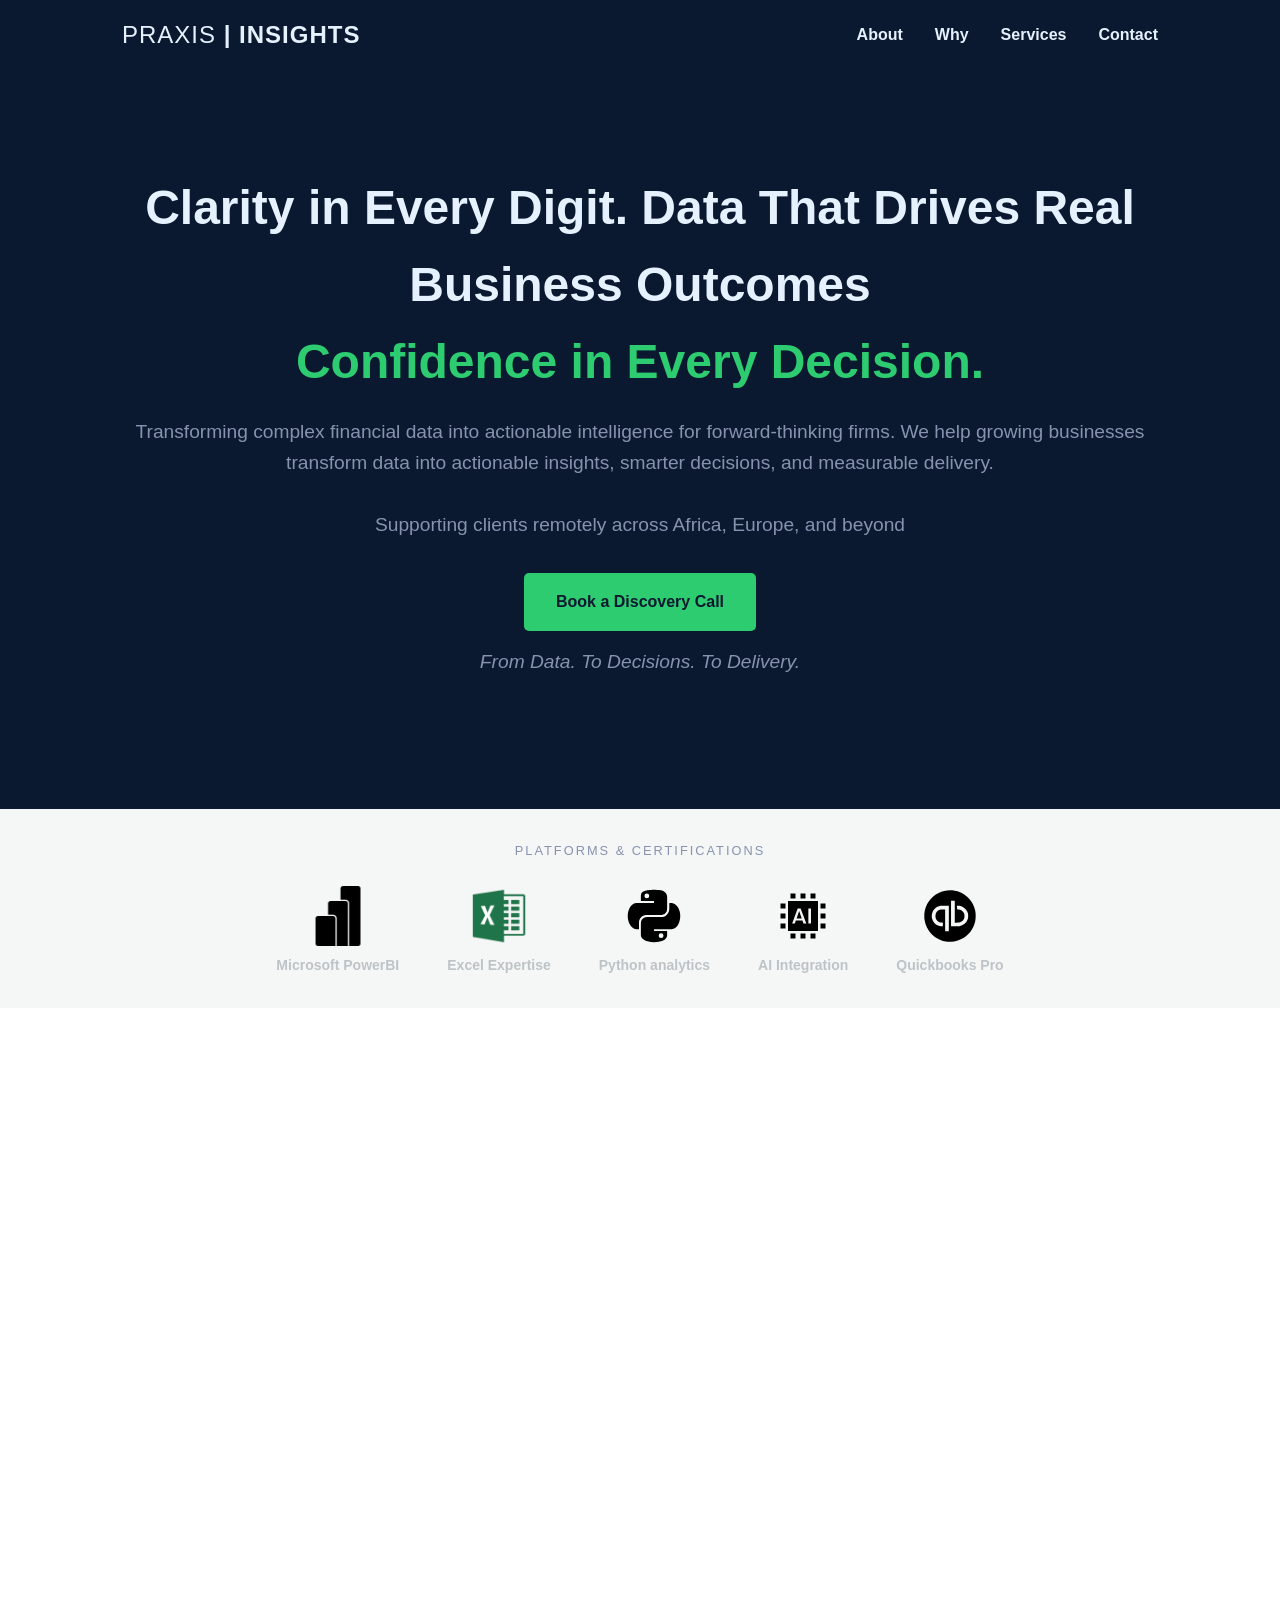
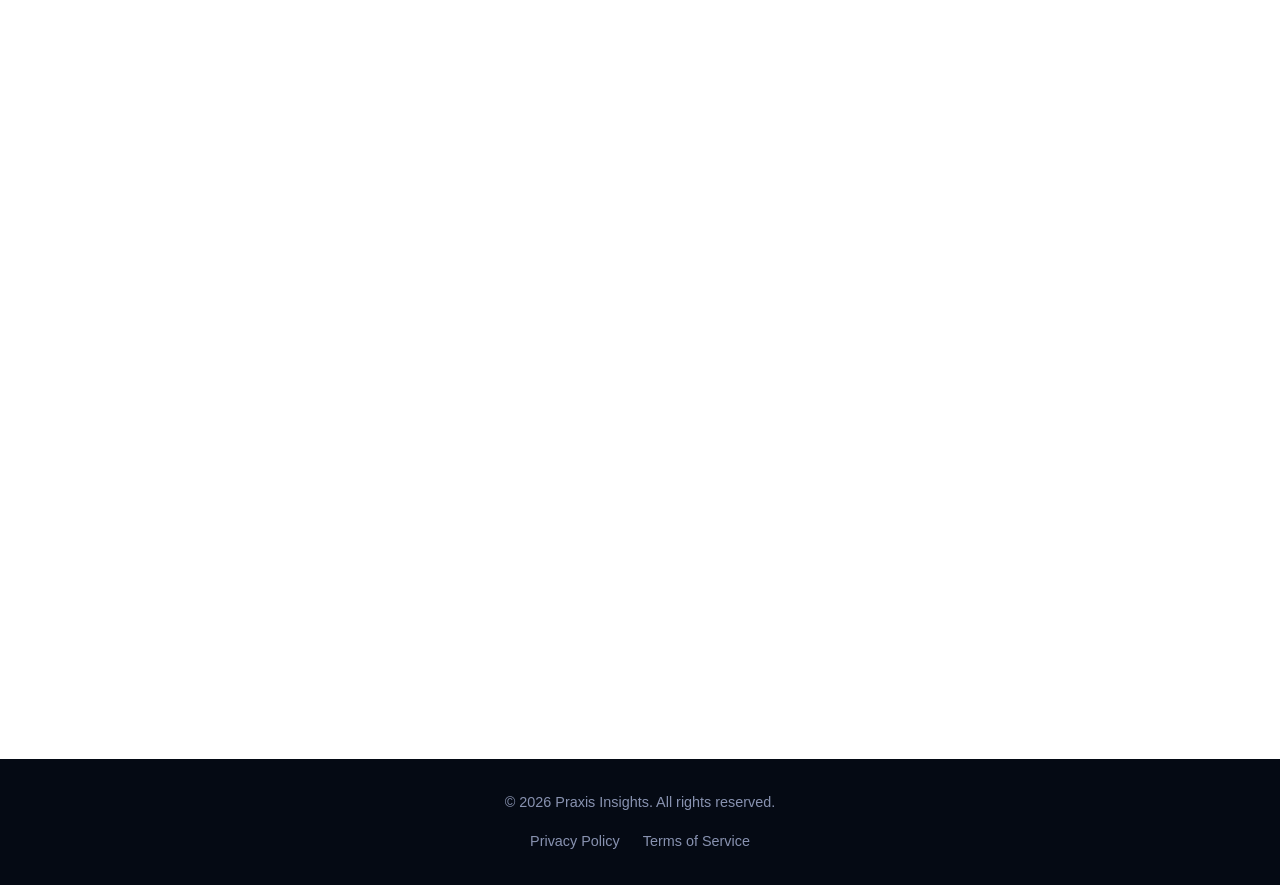
==== commit ffd532a5: "changes to email and formspree" ====
--- a/index.html
+++ b/index.html
@@ -156,7 +156,7 @@
             </div>
 
             <div class="lead-form">
-                <form id="leadMagnetForm" action="https://formspree.io/f/meevdgpv" method="POST">
+                <form id="leadMagnetForm" action="https://formspree.io/f/xeenzegw" method="POST">
                     <input type="text" name="_gotcha" class="honeypot" tabindex="-1" autocomplete="off">
 
                     <div class="form-group">
@@ -214,7 +214,7 @@
         </div>
         
         <div class="form-container">
-            <form id="analyticsContactForm" action="https://formspree.io/f/meevdgpv" method="POST">
+            <form id="analyticsContactForm" action="https://formspree.io/f/xeenzegw" method="POST">
                 <input type="text" name="_gotcha" class="honeypot" tabindex="-1" autocomplete="off">
 
                 <div class="form-group">
--- a/style.css
+++ b/style.css
@@ -451,4 +451,134 @@
     left: -9999px;
     opacity: 0;
     pointer-events: none;
+}
+
+/* Privacy Page */
+
+.privacy-hero {
+    background: var(--navy);
+    color: var(--white);
+    padding: 80px 0;
+    text-align: center;
+}
+
+.privacy-hero h1 {
+    font-size: 2.6rem;
+    margin-bottom: 1rem;
+}
+
+.privacy-hero p {
+    color: var(--slate);
+    font-size: 1.1rem;
+}
+
+.privacy-updated {
+    margin-top: 1rem;
+    font-size: 0.9rem !important;
+    color: var(--action-green) !important;
+}
+
+.privacy-page {
+    background: #f9fbfc;
+    padding: 70px 0;
+}
+
+.privacy-content {
+    max-width: 900px;
+    background: var(--pure-white);
+    padding: 3rem;
+    border-radius: 14px;
+    box-shadow: 0 10px 30px rgba(0,0,0,0.05);
+}
+
+.privacy-content section {
+    margin-bottom: 2.5rem;
+}
+
+.privacy-content h2 {
+    color: var(--navy);
+    font-size: 1.4rem;
+    margin-bottom: 1rem;
+}
+
+.privacy-content p {
+    color: #333;
+    margin-bottom: 1rem;
+}
+
+.privacy-content a {
+    color: var(--action-green);
+    font-weight: 600;
+    text-decoration: none;
+}
+
+.privacy-content a:hover {
+    text-decoration: underline;
+}
+
+.privacy-list {
+    margin: 1rem 0 1.5rem 1.2rem;
+}
+
+.privacy-list li {
+    margin-bottom: 0.6rem;
+}
+
+.privacy-note-inline {
+    background: #f4f7f6;
+    border-left: 4px solid var(--action-green);
+    padding: 1rem;
+    font-size: 0.9rem;
+    color: var(--slate) !important;
+}
+
+.privacy-cta {
+    background: var(--light-navy);
+    color: var(--white);
+    padding: 2rem;
+    border-radius: 12px;
+    text-align: center;
+}
+
+.privacy-cta h2 {
+    color: var(--white);
+}
+
+.privacy-cta p {
+    color: var(--slate);
+}
+
+.footer-links {
+    margin-top: 1rem;
+}
+
+.footer-links a {
+    color: var(--slate);
+    margin: 0 0.6rem;
+    text-decoration: none;
+}
+
+.footer-links a:hover {
+    color: var(--action-green);
+}
+
+/* Mobile Privacy Page */
+
+@media (max-width: 768px) {
+    .privacy-hero {
+        padding: 60px 0;
+    }
+
+    .privacy-hero h1 {
+        font-size: 2rem;
+    }
+
+    .privacy-content {
+        padding: 1.5rem;
+        border-radius: 10px;
+    }
+
+    .privacy-page {
+        padding: 40px 0;
+    }
 }
